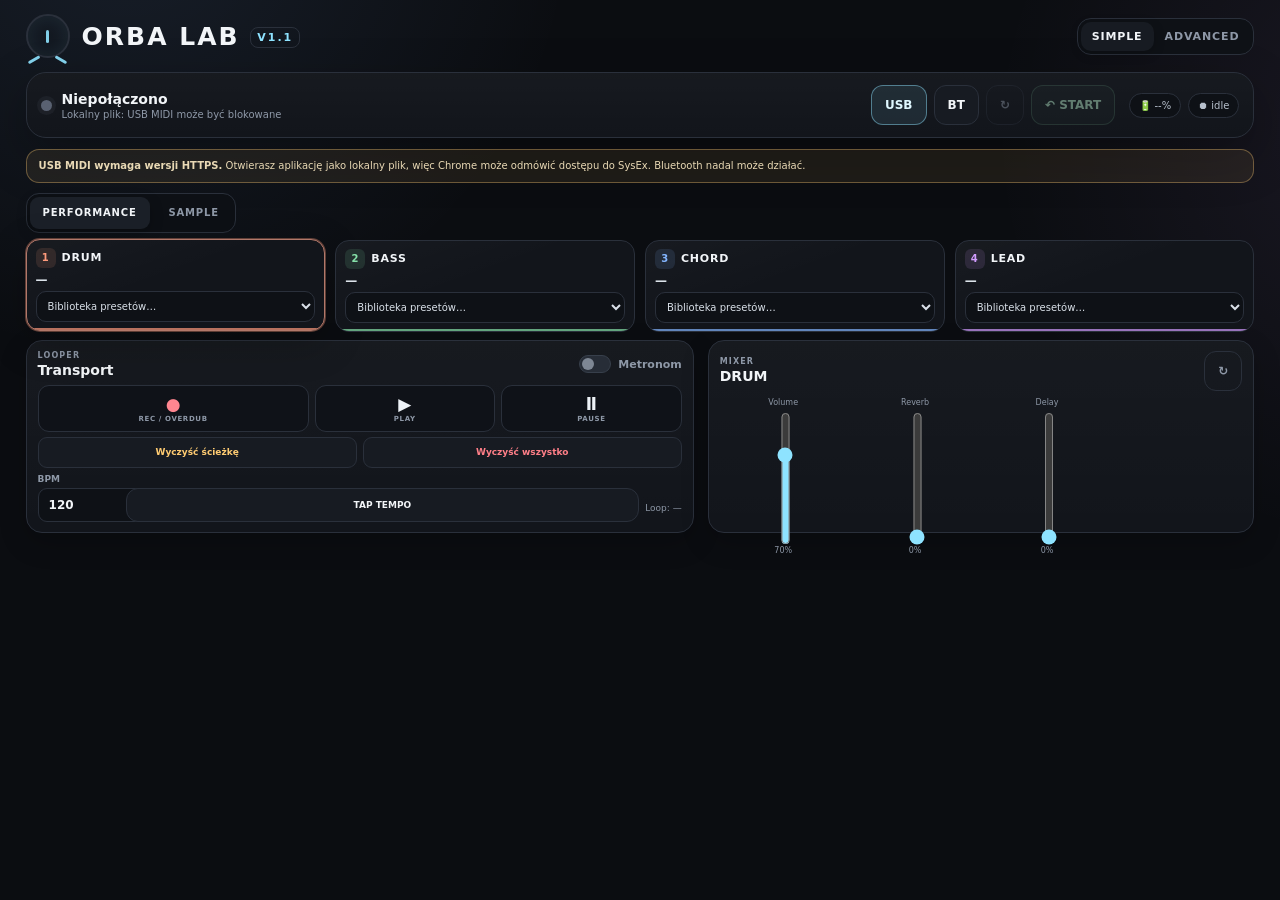
==== index.html @ 513cc782 "Publish prepared Orba Lab V1.1" ====
<!doctype html>
<html lang="pl">
<head>
  <meta charset="utf-8" />
  <meta name="viewport" content="width=device-width,initial-scale=1,viewport-fit=cover" />
  <meta name="theme-color" content="#101216" />
  <title>Orba Lab V1.1</title>
  <link rel="manifest" href="manifest.webmanifest" />
  <link rel="icon" href="icon.svg" type="image/svg+xml" />
  <link rel="stylesheet" href="styles.css" />
</head>
<body class="simple">
  <div class="app-shell">
    <header class="topbar">
      <div class="brand-wrap">
        <div class="orb-mark" aria-hidden="true"><span></span></div>
        <div>
          <div class="brand">ORBA LAB <span class="version">V1.1</span></div>
          <div class="subtitle">unofficial control surface · Orba 2</div>
        </div>
      </div>
      <div class="top-actions">
        <div class="mode-toggle" role="group" aria-label="Tryb interfejsu">
          <button class="mode-btn active" data-mode="simple">SIMPLE</button>
          <button class="mode-btn" data-mode="advanced">ADVANCED</button>
        </div>
      </div>
    </header>

    <section class="connection-strip panel">
      <div class="connection-left">
        <div class="status-dot" id="statusDot"></div>
        <div>
          <div class="connection-status" id="connectionStatus">Niepołączono</div>
          <div class="connection-detail" id="connectionDetail">Chrome/Chromium + HTTPS wymagane dla pełnej obsługi</div>
        </div>
      </div>
      <div class="connection-buttons">
        <button class="btn primary" id="usbConnect">USB</button>
        <button class="btn" id="bleConnect">BT</button>
        <button class="btn ghost" id="refreshState" disabled title="Odczytaj ponownie stan Orby">↻</button>
        <button class="btn restore-btn" id="restoreBaselineBtn" disabled title="Przywróć ustawienia z chwili połączenia">↶ START</button>
      </div>
      <div class="device-badges">
        <span class="badge" id="batteryBadge">🔋 ?</span>
        <span class="badge" id="transportBadge">⏹ idle</span>
        <span class="badge context-badge" id="secureBadge">context?</span>
      </div>
    </section>

    <div class="context-warning" id="contextWarning" hidden>
      <b>USB MIDI wymaga wersji HTTPS.</b> Otwierasz aplikację jako lokalny plik, więc Chrome może odmówić dostępu do SysEx. Bluetooth nadal może działać.
    </div>

    <nav class="view-tabs" aria-label="Widok aplikacji">
      <button class="view-tab active" data-view-target="performance">PERFORMANCE</button>
      <button class="view-tab" data-view-target="sample">SAMPLE</button>
    </nav>

    <main>
      <div class="view-pane performance-view active" data-view="performance">
      <section class="parts-grid" id="partsGrid">
        <article class="part-card drum" data-part="drum">
          <div class="part-head"><span class="part-num">1</span><span>DRUM</span></div>
          <div class="preset-name" data-preset-current="drum">—</div>
          <select class="preset-select" data-preset-select="drum" aria-label="Preset Drum"><option>Biblioteka presetów…</option></select>
          <div class="part-mini"><span data-part-vol="drum">Vol --</span><span data-part-rev="drum">Rev --</span><span data-part-del="drum">Del --</span></div>
        </article>
        <article class="part-card bass" data-part="bass">
          <div class="part-head"><span class="part-num">2</span><span>BASS</span></div>
          <div class="preset-name" data-preset-current="bass">—</div>
          <select class="preset-select" data-preset-select="bass" aria-label="Preset Bass"><option>Biblioteka presetów…</option></select>
          <div class="part-mini"><span data-part-vol="bass">Vol --</span><span data-part-rev="bass">Rev --</span><span data-part-del="bass">Del --</span></div>
        </article>
        <article class="part-card chord" data-part="chord">
          <div class="part-head"><span class="part-num">3</span><span>CHORD</span></div>
          <div class="preset-name" data-preset-current="chord">—</div>
          <select class="preset-select" data-preset-select="chord" aria-label="Preset Chord"><option>Biblioteka presetów…</option></select>
          <div class="part-mini"><span data-part-vol="chord">Vol --</span><span data-part-rev="chord">Rev --</span><span data-part-del="chord">Del --</span></div>
        </article>
        <article class="part-card lead" data-part="lead">
          <div class="part-head"><span class="part-num">4</span><span>LEAD</span></div>
          <div class="preset-name" data-preset-current="lead">—</div>
          <select class="preset-select" data-preset-select="lead" aria-label="Preset Lead"><option>Biblioteka presetów…</option></select>
          <div class="part-mini"><span data-part-vol="lead">Vol --</span><span data-part-rev="lead">Rev --</span><span data-part-del="lead">Del --</span></div>
        </article>
      </section>

      <section class="work-grid">
        <article class="panel transport-panel">
          <div class="panel-title-row">
            <div><div class="eyebrow">LOOPER</div><h2>Transport</h2></div>
            <label class="toggle-inline"><input type="checkbox" id="metronomeToggle"><span></span><b>Metronom</b></label>
          </div>
          <div class="transport-row">
            <button class="transport-btn rec" id="recordBtn">●<span>REC / OVERDUB</span></button>
            <button class="transport-btn" id="playBtn">▶<span>PLAY</span></button>
            <button class="transport-btn" id="pauseBtn">Ⅱ<span>PAUSE</span></button>
          </div>
          <div class="transport-row secondary">
            <button class="btn warn" id="clearTrackBtn">Wyczyść ścieżkę</button>
            <button class="btn danger" id="clearAllBtn">Wyczyść wszystko</button>
          </div>
          <div class="tempo-row">
            <div class="tempo-box">
              <label>BPM</label>
              <input id="bpmInput" type="number" min="10" max="400" step="0.01" value="120" />
            </div>
            <button class="btn" id="tapTempoBtn">TAP TEMPO</button>
            <div class="loop-flag" id="loopFlag">Loop: —</div>
          </div>
        </article>

        <article class="panel mixer-panel">
          <div class="panel-title-row">
            <div><div class="eyebrow">MIXER</div><h2 id="mixerTitle">DRUM</h2></div>
            <button class="btn ghost" id="mixerRefresh">↻</button>
          </div>
          <div class="faders">
            <label class="fader"><span>Volume</span><input id="volSlider" type="range" min="0" max="100" value="70"><output id="volOut">70%</output></label>
            <label class="fader advanced-only"><span>Pan</span><input id="panSlider" type="range" min="0" max="100" value="50"><output id="panOut">50%</output></label>
            <label class="fader"><span>Reverb</span><input id="revSlider" type="range" min="0" max="100" value="0"><output id="revOut">0%</output></label>
            <label class="fader"><span>Delay</span><input id="delSlider" type="range" min="0" max="100" value="0"><output id="delOut">0%</output></label>
          </div>
        </article>
      </section>
      </div>

      <div class="view-pane sample-view" data-view="sample">
      <section class="panel sample-panel">
        <div class="panel-title-row">
          <div><div class="eyebrow">SAMPLE WORKBENCH</div><h2>Nagraj lub dodaj własny dźwięk</h2></div>
          <span class="tag beta">LOCAL V1</span>
        </div>
        <p class="muted small">V1 nagrywa/importuje, przycina, normalizuje i zapisuje sample lokalnie. Bezpośredni transfer do Orby jest przygotowany w UI, ale pozostaje zablokowany do czasu bezpiecznego odtworzenia protokołu plikowego.</p>
        <div class="sample-actions">
          <button class="btn primary" id="micRecordBtn">🎙 Nagraj z telefonu</button>
          <label class="btn file-btn">＋ Dodaj plik<input id="audioFileInput" type="file" accept="audio/*" hidden></label>
          <button class="btn ghost" id="sampleClearBtn">Wyczyść edytor</button>
        </div>
        <div class="sample-editor" id="sampleEditor">
          <div class="wave-wrap">
            <canvas id="waveCanvas" width="1200" height="260"></canvas>
            <div class="selection-info" id="selectionInfo">Brak próbki</div>
          </div>
          <div class="sample-controls">
            <div class="duration-pills" id="durationPills">
              <button data-sec="1">1 s</button><button data-sec="3">3 s</button><button data-sec="5" class="active">5 s</button><button data-sec="10">10 s</button><button data-sec="20">20 s</button>
            </div>
            <label class="wide-control"><span>Początek fragmentu</span><input id="sampleStartSlider" type="range" min="0" max="0" step="0.01" value="0"></label>
            <label class="wide-control advanced-only"><span>Normalize</span><input id="normalizeToggle" type="checkbox" checked></label>
            <div class="sample-meta">
              <input id="sampleNameInput" type="text" maxlength="50" placeholder="Nazwa sampla" />
              <select id="sampleTarget"><option value="drum">Drum</option><option value="bass">Bass</option><option value="chord">Chord</option><option value="lead">Lead</option></select>
              <select id="sampleSlot" class="advanced-only"><option value="1">Slot 1</option><option value="2">Slot 2</option><option value="3">Slot 3</option><option value="4">Slot 4</option><option value="5">Slot 5</option><option value="6">Slot 6</option><option value="7">Slot 7</option><option value="8">Slot 8</option><option value="9">Slot 9</option><option value="10">Slot 10</option><option value="11">Slot 11</option><option value="12">Slot 12</option></select>
            </div>
            <div class="sample-actions bottom">
              <button class="btn" id="samplePreviewBtn" disabled>▶ Odsłuch</button>
              <button class="btn" id="sampleSaveBtn" disabled>💾 Zapisz lokalnie</button>
              <button class="btn" id="sampleDownloadBtn" disabled>↓ WAV</button>
              <button class="btn locked" id="sampleSendBtn" disabled>⇧ Wyślij do Orby <span>V2</span></button>
            </div>
          </div>
        </div>
        <div class="sample-library-wrap">
          <div class="subhead"><h3>Moje sample</h3><span id="sampleCount">0</span></div>
          <div id="sampleLibrary" class="sample-library"><div class="empty">Jeszcze nic tu nie ma.</div></div>
        </div>
      </section>
      </div>

      <section class="advanced-zone advanced-only">
        <article class="panel">
          <div class="panel-title-row"><div><div class="eyebrow">DEVICE</div><h2>Ustawienia Orby</h2></div><span class="tag">ADVANCED</span></div>
          <div class="settings-grid">
            <label class="switch-row"><span>Haptics / wibracje</span><input type="checkbox" id="hapticsToggle"><i></i></label>
            <label class="field-row"><span>MIDI mode</span><select id="midiModeSelect"><option value="0">Per-part</option><option value="1">MPE</option><option value="2">Single channel</option></select></label>
            <label class="field-row"><span>Pitch bend</span><select id="pitchBendSelect"><option value="0">0%</option><option value="12">25%</option><option value="24">75%</option><option value="48">100%</option></select></label>
            <label class="field-row"><span>Tonacja</span><select id="keySelect"></select></label>
            <label class="field-row"><span>Skala</span><select id="scaleSelect"></select></label>
            <label class="field-row"><span>Kwantyzacja aktywnej części</span><select id="quantSelect"><option value="0">Off</option><option value="1">Grid</option><option value="2">Groove</option></select></label>
            <div class="baseline-box">
              <span id="baselineStatus">Punkt startowy: brak</span>
              <button class="btn ghost" id="saveBaselineBtn">Zapisz stan teraz</button>
            </div>
          </div>
        </article>

        <article class="panel">
          <div class="panel-title-row"><div><div class="eyebrow">PRESET LIBRARY</div><h2>Biblioteka brzmień</h2></div><span class="tag" id="presetLibraryStatus">loading…</span></div>
          <p class="muted small">Aplikacja próbuje pobrać publiczną bibliotekę nazw presetów Orba Console. Jeśli to się nie uda, możesz wskazać lokalny plik <code>orba-library.json</code>.</p>
          <div class="inline-actions">
            <button class="btn" id="reloadPresetLibrary">Pobierz ponownie</button>
            <label class="btn file-btn">Import JSON<input id="presetLibraryInput" type="file" accept="application/json,.json" hidden></label>
          </div>
        </article>

        <article class="panel diagnostics-panel">
          <div class="panel-title-row"><div><div class="eyebrow">DIAGNOSTICS</div><h2>Log komunikacji</h2></div><button class="btn ghost" id="clearLog">Wyczyść</button></div>
          <pre id="logBox"></pre>
        </article>
      </section>
    </main>

    <footer>
      <span>Orba Lab V1.1 · nieoficjalny projekt interoperacyjny</span>
      <span>Nie zmienia firmware. Nie wykonuje skanowania nieznanych rejestrów.</span>
    </footer>
  </div>

  <div class="toast" id="toast"></div>
  <script type="module" src="app.js"></script>
</body>
</html>
---- styles.css ----
:root{
  --bg:#0b0d11;
  --panel:#12151b;
  --panel2:#171b22;
  --line:#2a303b;
  --text:#f2f5f8;
  --muted:#8e98a7;
  --accent:#8ee3ff;
  --accent2:#9ef2c1;
  --warn:#ffcc72;
  --danger:#ff7f88;
  --drum:#ff9b7c;
  --bass:#86e1a9;
  --chord:#84b6ff;
  --lead:#d29cff;
  --shadow:0 18px 50px rgba(0,0,0,.28);
  --radius:20px;
}
*{box-sizing:border-box}
html{background:var(--bg);color-scheme:dark}
body{margin:0;background:
  radial-gradient(circle at 10% -10%,rgba(132,182,255,.10),transparent 28rem),
  radial-gradient(circle at 110% 15%,rgba(210,156,255,.08),transparent 26rem),
  var(--bg);color:var(--text);font-family:Inter,ui-sans-serif,system-ui,-apple-system,BlinkMacSystemFont,"Segoe UI",sans-serif;min-height:100vh}
button,input,select{font:inherit}
button{cursor:pointer}
button:disabled{cursor:not-allowed;opacity:.45}
.app-shell{width:min(1440px,100%);margin:auto;padding:max(14px,env(safe-area-inset-top)) clamp(12px,2vw,28px) max(26px,env(safe-area-inset-bottom))}
.topbar{display:flex;align-items:center;justify-content:space-between;gap:16px;margin-bottom:14px}
.brand-wrap{display:flex;align-items:center;gap:12px;min-width:0}
.orb-mark{width:44px;height:44px;border-radius:50%;border:2px solid var(--line);display:grid;place-items:center;box-shadow:inset 0 0 18px rgba(142,227,255,.08)}
.orb-mark:before,.orb-mark:after,.orb-mark span{content:"";position:absolute;width:3px;height:13px;background:var(--accent);border-radius:6px;transform-origin:50% 22px;opacity:.9}
.orb-mark{position:relative}.orb-mark:after{transform:rotate(120deg)}.orb-mark span{transform:rotate(240deg)}
.brand{font-size:clamp(18px,2.4vw,25px);font-weight:800;letter-spacing:.08em;white-space:nowrap}
.version{font-size:11px;border:1px solid var(--line);padding:3px 6px;border-radius:8px;color:var(--accent);vertical-align:middle}
.subtitle{font-size:11px;color:var(--muted);margin-top:2px;white-space:nowrap;overflow:hidden;text-overflow:ellipsis}
.mode-toggle{display:flex;border:1px solid var(--line);background:#0e1116;border-radius:14px;padding:3px}
.mode-btn{border:0;background:transparent;color:var(--muted);padding:8px 11px;border-radius:10px;font-size:11px;font-weight:800;letter-spacing:.08em}
.mode-btn.active{background:var(--panel2);color:var(--text);box-shadow:0 3px 12px rgba(0,0,0,.2)}
.panel{background:linear-gradient(180deg,rgba(255,255,255,.018),transparent),var(--panel);border:1px solid var(--line);border-radius:var(--radius);box-shadow:var(--shadow)}
.connection-strip{display:grid;grid-template-columns:minmax(200px,1fr) auto auto;align-items:center;gap:14px;padding:12px 14px;margin-bottom:14px}
.connection-left{display:flex;align-items:center;gap:10px;min-width:0}.status-dot{width:11px;height:11px;border-radius:50%;background:#596171;box-shadow:0 0 0 4px rgba(89,97,113,.12)}.status-dot.online{background:var(--accent2);box-shadow:0 0 0 4px rgba(158,242,193,.12)}
.connection-status{font-size:14px;font-weight:800}.connection-detail{color:var(--muted);font-size:10px;margin-top:2px;max-width:520px;white-space:nowrap;overflow:hidden;text-overflow:ellipsis}
.connection-buttons,.device-badges,.inline-actions,.sample-actions{display:flex;gap:7px;align-items:center;flex-wrap:wrap}
.btn{border:1px solid var(--line);background:var(--panel2);color:var(--text);min-height:40px;padding:0 13px;border-radius:12px;font-weight:700;font-size:12px;transition:.16s ease}.btn:hover{border-color:#465061;transform:translateY(-1px)}.btn.primary{border-color:rgba(142,227,255,.45);background:rgba(142,227,255,.10);color:#dff8ff}.btn.ghost{background:transparent;color:var(--muted)}.btn.warn{color:var(--warn)}.btn.danger{color:var(--danger)}.btn.locked{border-style:dashed;color:var(--muted)}.btn.locked span{font-size:9px;margin-left:5px;border:1px solid var(--line);padding:2px 5px;border-radius:6px}
.badge,.tag{display:inline-flex;align-items:center;gap:5px;border:1px solid var(--line);background:#0e1116;color:#b7c0cc;border-radius:999px;padding:6px 9px;font-size:10px;white-space:nowrap}.tag.beta{color:var(--warn)}
.parts-grid{display:grid;grid-template-columns:repeat(4,minmax(0,1fr));gap:10px;margin-bottom:14px}
.part-card{position:relative;padding:13px;border-radius:18px;border:1px solid var(--line);background:linear-gradient(160deg,rgba(255,255,255,.025),transparent 45%),var(--panel);min-width:0;transition:.16s ease;overflow:hidden}.part-card:before{content:"";position:absolute;inset:auto 0 0;height:2px;background:var(--part);opacity:.7}.part-card.active{border-color:color-mix(in srgb,var(--part) 60%,#3b4350);box-shadow:0 0 0 1px color-mix(in srgb,var(--part) 35%,transparent),0 12px 40px rgba(0,0,0,.22);transform:translateY(-1px)}.part-card.drum{--part:var(--drum)}.part-card.bass{--part:var(--bass)}.part-card.chord{--part:var(--chord)}.part-card.lead{--part:var(--lead)}
.part-head{display:flex;align-items:center;gap:8px;font-size:13px;font-weight:900;letter-spacing:.07em}.part-num{display:grid;place-items:center;width:24px;height:24px;border-radius:8px;background:color-mix(in srgb,var(--part) 12%,transparent);color:var(--part)}.preset-name{font-size:18px;font-weight:800;margin:11px 0 8px;white-space:nowrap;overflow:hidden;text-overflow:ellipsis}.preset-select{width:100%;height:36px;border:1px solid var(--line);border-radius:10px;background:#0e1116;color:#d9e0e8;padding:0 9px;font-size:11px}.part-mini{display:flex;gap:9px;color:var(--muted);font-size:9px;margin-top:8px;white-space:nowrap;overflow:hidden}
.work-grid{display:grid;grid-template-columns:1.1fr .9fr;gap:14px;margin-bottom:14px}.transport-panel,.mixer-panel,.sample-panel,.advanced-zone>.panel{padding:16px}.panel-title-row{display:flex;justify-content:space-between;align-items:center;gap:12px;margin-bottom:12px}.eyebrow{font-size:9px;color:var(--muted);letter-spacing:.14em;font-weight:800}.panel h2{margin:2px 0 0;font-size:18px}.panel h3{margin:0;font-size:14px}.muted{color:var(--muted)}.small{font-size:11px;line-height:1.45}.subhead{display:flex;justify-content:space-between;align-items:center;margin:17px 0 8px}.subhead span{color:var(--muted);font-size:11px}
.toggle-inline{display:flex;align-items:center;gap:7px;font-size:11px;color:var(--muted)}.toggle-inline input{display:none}.toggle-inline span,.switch-row i{width:32px;height:18px;background:#272d37;border-radius:999px;position:relative;border:1px solid #373f4b}.toggle-inline span:after,.switch-row i:after{content:"";position:absolute;width:12px;height:12px;border-radius:50%;background:#7e8794;left:2px;top:2px;transition:.15s}.toggle-inline input:checked+span:after,.switch-row input:checked+i:after{left:16px;background:var(--accent2)}
.transport-row{display:grid;grid-template-columns:1.5fr 1fr 1fr;gap:8px}.transport-row.secondary{grid-template-columns:1fr 1fr;margin-top:8px}.transport-btn{min-height:62px;border:1px solid var(--line);background:#0f1218;color:#edf2f7;border-radius:14px;font-size:20px;font-weight:900}.transport-btn span{display:block;font-size:9px;letter-spacing:.09em;margin-top:3px;color:var(--muted)}.transport-btn.rec{color:#ff8690}.transport-btn.active{box-shadow:inset 0 0 0 1px rgba(255,255,255,.08);background:#1a1e26}
.tempo-row{display:grid;grid-template-columns:120px auto 1fr;gap:8px;margin-top:10px;align-items:end}.tempo-box{display:grid;gap:4px}.tempo-box label{font-size:9px;color:var(--muted);font-weight:800}.tempo-box input{height:40px;border:1px solid var(--line);background:#0e1116;color:var(--text);border-radius:11px;padding:0 10px;font-weight:800}.loop-flag{justify-self:end;color:var(--muted);font-size:11px;padding-bottom:11px}
.faders{display:grid;grid-template-columns:repeat(4,1fr);gap:10px;height:calc(100% - 44px);min-height:145px}.fader{display:grid;grid-template-rows:auto 1fr auto;gap:7px;text-align:center;min-width:0}.fader span,.fader output{font-size:10px;color:var(--muted)}.fader input[type=range]{writing-mode:vertical-lr;direction:rtl;width:100%;height:100%;min-height:100px;accent-color:var(--accent)}
.sample-panel{margin-bottom:14px}.sample-actions{margin:12px 0}.file-btn{position:relative}.wave-wrap{position:relative;background:#0c0f14;border:1px solid var(--line);border-radius:16px;overflow:hidden;min-height:180px}.wave-wrap canvas{display:block;width:100%;height:clamp(180px,25vw,260px);touch-action:none}.selection-info{position:absolute;left:10px;top:10px;background:rgba(10,12,16,.78);border:1px solid rgba(255,255,255,.09);border-radius:9px;padding:6px 8px;font-size:10px;color:#ccd3dc;backdrop-filter:blur(8px)}
.sample-controls{display:grid;gap:10px;margin-top:10px}.duration-pills{display:flex;gap:6px;flex-wrap:wrap}.duration-pills button{border:1px solid var(--line);background:#0e1116;color:var(--muted);height:32px;padding:0 11px;border-radius:10px;font-size:11px}.duration-pills button.active{color:var(--text);border-color:#566171;background:#1b2028}.wide-control{display:grid;grid-template-columns:140px 1fr auto;align-items:center;gap:10px;font-size:11px;color:var(--muted)}.wide-control input[type=range]{width:100%;accent-color:var(--accent)}.sample-meta{display:grid;grid-template-columns:1.5fr .7fr .7fr;gap:8px}.sample-meta input,.sample-meta select,.field-row select{height:40px;border:1px solid var(--line);background:#0e1116;color:var(--text);border-radius:11px;padding:0 10px}.sample-actions.bottom{margin:0}.sample-library{display:grid;grid-template-columns:repeat(3,minmax(0,1fr));gap:8px}.sample-item{border:1px solid var(--line);background:#0f1218;border-radius:13px;padding:10px;display:grid;gap:8px}.sample-item-top{display:flex;align-items:flex-start;justify-content:space-between;gap:8px}.sample-item-name{font-size:12px;font-weight:800;white-space:nowrap;overflow:hidden;text-overflow:ellipsis}.sample-item-meta{font-size:9px;color:var(--muted)}.sample-item-actions{display:flex;gap:5px}.sample-item-actions button{flex:1;height:30px;border:1px solid var(--line);border-radius:9px;background:#171b22;color:#dce2e8;font-size:10px}.empty{grid-column:1/-1;border:1px dashed var(--line);color:var(--muted);border-radius:13px;padding:18px;text-align:center;font-size:11px}
.advanced-zone{display:grid;grid-template-columns:1.2fr .8fr;gap:14px;margin-bottom:14px}.diagnostics-panel{grid-column:1/-1}.settings-grid{display:grid;grid-template-columns:repeat(3,1fr);gap:8px}.switch-row,.field-row{min-height:46px;border:1px solid var(--line);background:#0f1218;border-radius:12px;padding:0 11px;display:flex;align-items:center;justify-content:space-between;gap:10px;font-size:11px}.switch-row input{display:none}.field-row select{height:32px;max-width:55%;font-size:10px}.diagnostics-panel pre{margin:0;background:#080a0d;border:1px solid var(--line);border-radius:12px;min-height:180px;max-height:320px;overflow:auto;padding:10px;font-size:9px;line-height:1.5;color:#9eabb9;white-space:pre-wrap;word-break:break-word}
footer{display:flex;justify-content:space-between;gap:12px;color:#626b77;font-size:9px;padding:8px 4px 0}.toast{position:fixed;left:50%;bottom:max(20px,env(safe-area-inset-bottom));transform:translate(-50%,20px);background:#181d25;border:1px solid #343d49;border-radius:12px;padding:10px 14px;color:#eef3f7;font-size:11px;opacity:0;pointer-events:none;transition:.2s;z-index:20;box-shadow:var(--shadow)}.toast.show{opacity:1;transform:translate(-50%,0)}
body.simple .advanced-only, body.simple .advanced-zone{display:none!important}
code{font-family:ui-monospace,SFMono-Regular,Menlo,monospace;color:#cbd9e6}
@media(max-width:900px){.connection-strip{grid-template-columns:1fr auto}.device-badges{grid-column:1/-1}.parts-grid{grid-template-columns:repeat(2,minmax(0,1fr))}.work-grid{grid-template-columns:1fr}.faders{min-height:170px}.advanced-zone{grid-template-columns:1fr}.sample-library{grid-template-columns:repeat(2,minmax(0,1fr))}}
@media(max-width:560px){.app-shell{padding-left:10px;padding-right:10px}.topbar{align-items:flex-start}.subtitle{max-width:180px}.connection-strip{grid-template-columns:1fr}.connection-buttons,.device-badges{grid-column:auto}.connection-buttons .btn{flex:1}.parts-grid{gap:7px}.part-card{padding:10px}.preset-name{font-size:15px}.part-mini{gap:5px;font-size:8px}.transport-row{grid-template-columns:1.4fr 1fr 1fr}.transport-btn{min-height:56px}.tempo-row{grid-template-columns:95px 1fr}.loop-flag{grid-column:1/-1;justify-self:start;padding:0}.sample-meta{grid-template-columns:1fr 1fr}.sample-meta input{grid-column:1/-1}.sample-library{grid-template-columns:1fr}.settings-grid{grid-template-columns:1fr}.wide-control{grid-template-columns:1fr}.faders{grid-template-columns:repeat(3,1fr)}footer{flex-direction:column}.top-actions{align-self:center}}

/* --- V1.1 compact console layout --- */
.view-tabs{display:flex;gap:6px;margin:0 0 10px;padding:3px;border:1px solid var(--line);background:#0d1015;border-radius:13px;width:max-content}
.view-tab{height:32px;border:0;border-radius:9px;background:transparent;color:var(--muted);padding:0 13px;font-size:10px;font-weight:900;letter-spacing:.08em}
.view-tab.active{background:#1b2028;color:var(--text);box-shadow:0 4px 14px rgba(0,0,0,.22)}
.view-pane{display:none}.view-pane.active{display:block}
.context-warning{border:1px solid rgba(255,204,114,.35);background:rgba(255,204,114,.08);color:#e9d9b5;border-radius:13px;padding:9px 12px;margin:-3px 0 10px;font-size:10px;line-height:1.35}
.restore-btn{color:#bff7d5;border-color:rgba(158,242,193,.26)!important;background:rgba(158,242,193,.06)!important}
.baseline-box{grid-column:1/-1;display:flex;align-items:center;justify-content:space-between;gap:8px;min-height:46px;border:1px dashed var(--line);border-radius:12px;padding:6px 8px 6px 12px;color:var(--muted);font-size:10px}

body.simple .context-badge{display:none}
body.simple .subtitle{display:none}
body.simple .view-tabs{margin-bottom:7px}
body.simple .sample-panel{margin-bottom:0}
body.simple .performance-view .parts-grid{margin-bottom:8px}
body.simple .performance-view .work-grid{margin-bottom:0}
body.simple .performance-view .panel{box-shadow:0 10px 28px rgba(0,0,0,.20)}
body.simple .performance-view .part-mini{display:none}
body.simple .performance-view .preset-name{font-size:12px;margin:5px 0 4px;color:#dce3ea}
body.simple .performance-view .preset-select{height:31px;font-size:10px;padding:0 7px}
body.simple .performance-view .part-card{padding:8px 9px;border-radius:14px}
body.simple .performance-view .part-head{font-size:11px;gap:6px}
body.simple .performance-view .part-num{width:20px;height:20px;border-radius:6px;font-size:10px}
body.simple .transport-panel,body.simple .mixer-panel{padding:10px 11px;border-radius:16px}
body.simple .panel-title-row{margin-bottom:7px}
body.simple .panel h2{font-size:14px}
body.simple .eyebrow{font-size:8px}
body.simple .transport-btn{min-height:47px;border-radius:11px;font-size:17px}
body.simple .transport-btn span{font-size:7px;margin-top:1px}
body.simple .transport-row{gap:6px}
body.simple .transport-row.secondary{margin-top:5px;gap:6px}
body.simple .transport-row.secondary .btn{min-height:31px;font-size:9px;border-radius:9px}
body.simple .tempo-row{margin-top:6px;gap:6px;grid-template-columns:82px 1fr auto}
body.simple .tempo-box input{height:34px;border-radius:9px;font-size:12px}
body.simple #tapTempoBtn{min-height:34px;font-size:9px}
body.simple .loop-flag{font-size:9px;padding-bottom:9px}
body.simple .faders{min-height:92px;height:92px;gap:5px}
body.simple .fader{gap:3px}
body.simple .fader span,body.simple .fader output{font-size:8px}
body.simple .fader input[type=range]{min-height:65px}
body.simple footer{display:none}

@media(max-width:560px){
  body.simple{height:100dvh;overflow:hidden}
  body.simple .app-shell{height:100dvh;overflow:hidden;padding:max(7px,env(safe-area-inset-top)) 8px max(7px,env(safe-area-inset-bottom));display:flex;flex-direction:column}
  body.simple .topbar{min-height:38px;margin-bottom:6px;gap:8px;flex:0 0 auto}
  body.simple .brand-wrap{gap:8px}
  body.simple .orb-mark{width:30px;height:30px}
  body.simple .orb-mark:before,body.simple .orb-mark:after,body.simple .orb-mark span{height:9px;transform-origin:50% 15px}
  body.simple .orb-mark:after{transform:rotate(120deg)}body.simple .orb-mark span{transform:rotate(240deg)}
  body.simple .brand{font-size:15px}
  body.simple .version{font-size:8px;padding:2px 4px}
  body.simple .mode-toggle{border-radius:11px;padding:2px}
  body.simple .mode-btn{padding:6px 8px;font-size:9px;border-radius:8px}
  body.simple .connection-strip{grid-template-columns:minmax(0,1fr) auto;gap:6px;padding:7px 8px;margin-bottom:6px;border-radius:15px;box-shadow:none;flex:0 0 auto}
  body.simple .connection-status{font-size:11px}
  body.simple .connection-detail{font-size:8px;max-width:145px}
  body.simple .status-dot{width:8px;height:8px;box-shadow:0 0 0 3px rgba(89,97,113,.12)}
  body.simple .connection-buttons{gap:4px;flex-wrap:nowrap}
  body.simple .connection-buttons .btn{flex:0 0 auto;min-height:30px;padding:0 8px;border-radius:9px;font-size:9px}
  body.simple #restoreBaselineBtn{padding:0 7px}
  body.simple .device-badges{grid-column:1/-1;gap:4px;flex-wrap:nowrap}
  body.simple .badge{padding:3px 7px;font-size:8px}
  body.simple .context-warning{font-size:8px;margin:-1px 0 5px;padding:6px 8px}
  body.simple .view-tabs{height:31px;margin:0 0 6px;flex:0 0 auto}
  body.simple .view-tab{height:25px;padding:0 10px;font-size:8px}
  body.simple main{min-height:0;flex:1;overflow:hidden}
  body.simple .view-pane.active{height:100%;min-height:0}
  body.simple .performance-view{display:flex;flex-direction:column;gap:6px}
  body.simple .parts-grid{grid-template-columns:repeat(2,minmax(0,1fr));gap:5px;margin-bottom:0;flex:0 0 auto}
  body.simple .performance-view .part-card{min-height:72px;padding:6px 7px}
  body.simple .performance-view .preset-name{font-size:10px;margin:3px 0 3px}
  body.simple .performance-view .preset-select{height:27px;font-size:9px}
  body.simple .work-grid{display:grid;grid-template-columns:1fr;margin-bottom:0;gap:6px;min-height:0;flex:1}
  body.simple .transport-panel{min-height:0}
  body.simple .mixer-panel{min-height:0}
  body.simple .panel-title-row{margin-bottom:5px}
  body.simple .transport-btn{min-height:42px}
  body.simple .transport-row.secondary{display:none}
  body.simple .tempo-row{grid-template-columns:66px 1fr auto}
  body.simple .tempo-box label{display:none}
  body.simple .tempo-box input{height:29px;padding:0 7px}
  body.simple #tapTempoBtn{min-height:29px;padding:0 8px}
  body.simple .loop-flag{font-size:8px;padding-bottom:6px}
  body.simple .faders{height:76px;min-height:76px}
  body.simple .fader input[type=range]{min-height:52px}
  body.simple .sample-view{overflow:auto;padding-bottom:10px}
  body.simple .sample-panel{padding:10px;border-radius:15px}
  body.simple .sample-panel .small{font-size:9px}
  body.simple .wave-wrap{min-height:135px}
  body.simple .wave-wrap canvas{height:145px}
}
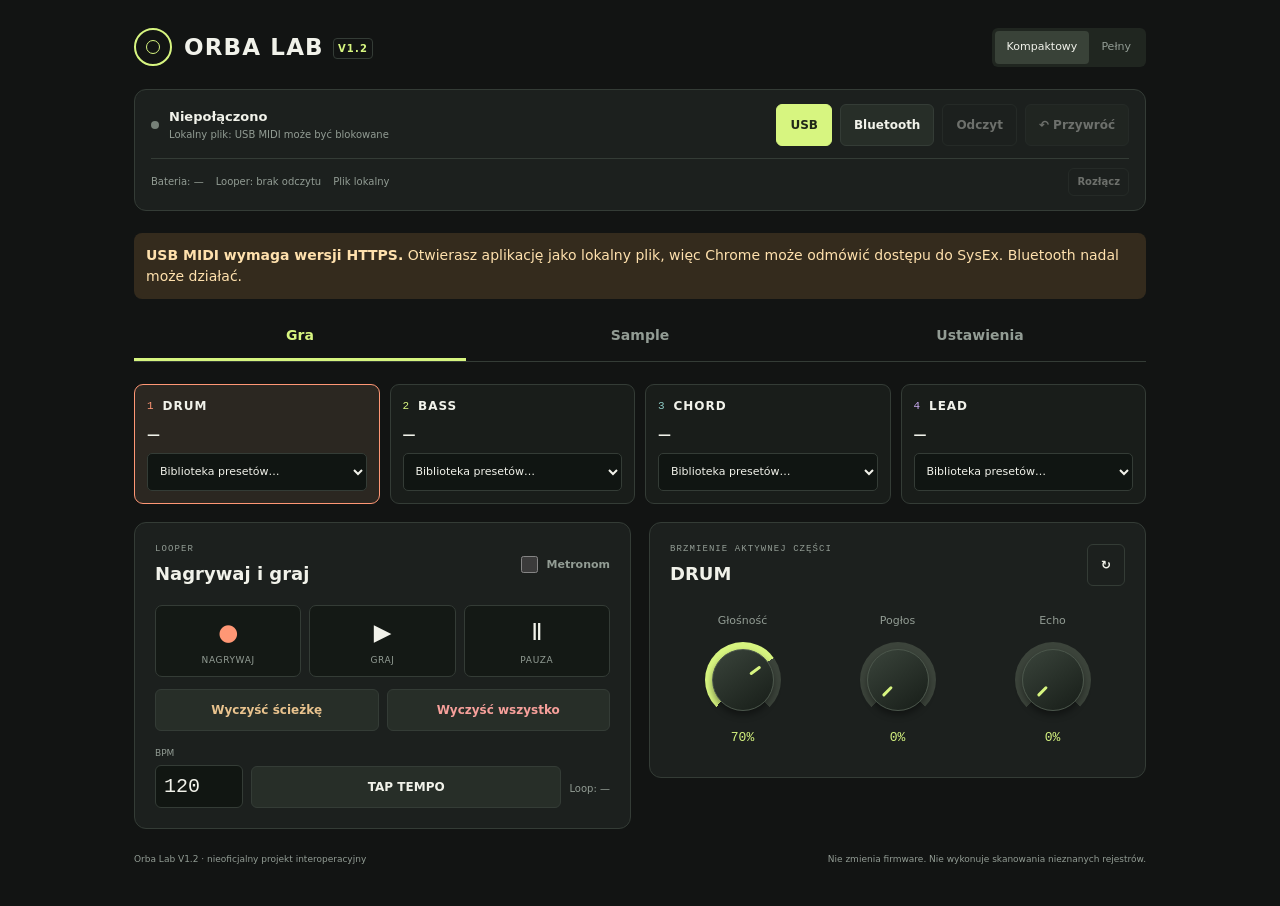
==== commit 7f2aa0ca: "Redesign Orba Lab V1.2 and stabilize connection diagnostics Replace the clipped mobile layout with t" ====
--- a/index.html
+++ b/index.html
@@ -4,10 +4,10 @@
   <meta charset="utf-8" />
   <meta name="viewport" content="width=device-width,initial-scale=1,viewport-fit=cover" />
   <meta name="theme-color" content="#101216" />
-  <title>Orba Lab V1.1</title>
+  <title>Orba Lab V1.2</title>
   <link rel="manifest" href="manifest.webmanifest" />
   <link rel="icon" href="icon.svg" type="image/svg+xml" />
-  <link rel="stylesheet" href="styles.css" />
+  <link rel="stylesheet" href="styles.css?v=1.2" />
 </head>
 <body class="simple">
   <div class="app-shell">
@@ -15,14 +15,14 @@
       <div class="brand-wrap">
         <div class="orb-mark" aria-hidden="true"><span></span></div>
         <div>
-          <div class="brand">ORBA LAB <span class="version">V1.1</span></div>
+          <div class="brand">ORBA LAB <span class="version">V1.2</span></div>
           <div class="subtitle">unofficial control surface · Orba 2</div>
         </div>
       </div>
       <div class="top-actions">
         <div class="mode-toggle" role="group" aria-label="Tryb interfejsu">
-          <button class="mode-btn active" data-mode="simple">SIMPLE</button>
-          <button class="mode-btn" data-mode="advanced">ADVANCED</button>
+          <button class="mode-btn active" data-mode="simple">Kompaktowy</button>
+          <button class="mode-btn" data-mode="advanced">Pełny</button>
         </div>
       </div>
     </header>
@@ -37,14 +37,14 @@
       </div>
       <div class="connection-buttons">
         <button class="btn primary" id="usbConnect">USB</button>
-        <button class="btn" id="bleConnect">BT</button>
-        <button class="btn ghost" id="refreshState" disabled title="Odczytaj ponownie stan Orby">↻</button>
-        <button class="btn restore-btn" id="restoreBaselineBtn" disabled title="Przywróć ustawienia z chwili połączenia">↶ START</button>
+        <button class="btn" id="bleConnect">Bluetooth</button>
+        <button class="btn ghost" id="refreshState" disabled title="Odczytaj ponownie stan Orby">Odczyt</button>
+        <button class="btn restore-btn" id="restoreBaselineBtn" disabled title="Przywróć ustawienia z chwili połączenia">↶ Przywróć</button>
       </div>
       <div class="device-badges">
         <span class="badge" id="batteryBadge">🔋 ?</span>
         <span class="badge" id="transportBadge">⏹ idle</span>
-        <span class="badge context-badge" id="secureBadge">context?</span>
+        <span class="badge context-badge" id="secureBadge">HTTPS</span><button class="btn ghost" id="disconnectBtn" disabled>Rozłącz</button>
       </div>
     </section>
 
@@ -53,8 +53,8 @@
     </div>
 
     <nav class="view-tabs" aria-label="Widok aplikacji">
-      <button class="view-tab active" data-view-target="performance">PERFORMANCE</button>
-      <button class="view-tab" data-view-target="sample">SAMPLE</button>
+      <button class="view-tab active" data-view-target="performance">Gra</button>
+      <button class="view-tab" data-view-target="sample">Sample</button><button class="view-tab" data-view-target="settings">Ustawienia</button>
     </nav>
 
     <main>
@@ -89,13 +89,13 @@
       <section class="work-grid">
         <article class="panel transport-panel">
           <div class="panel-title-row">
-            <div><div class="eyebrow">LOOPER</div><h2>Transport</h2></div>
+            <div><div class="eyebrow">LOOPER</div><h2>Nagrywaj i graj</h2></div>
             <label class="toggle-inline"><input type="checkbox" id="metronomeToggle"><span></span><b>Metronom</b></label>
           </div>
           <div class="transport-row">
-            <button class="transport-btn rec" id="recordBtn">●<span>REC / OVERDUB</span></button>
-            <button class="transport-btn" id="playBtn">▶<span>PLAY</span></button>
-            <button class="transport-btn" id="pauseBtn">Ⅱ<span>PAUSE</span></button>
+            <button class="transport-btn rec" id="recordBtn">●<span>NAGRYWAJ</span></button>
+            <button class="transport-btn" id="playBtn">▶<span>GRAJ</span></button>
+            <button class="transport-btn" id="pauseBtn">Ⅱ<span>PAUZA</span></button>
           </div>
           <div class="transport-row secondary">
             <button class="btn warn" id="clearTrackBtn">Wyczyść ścieżkę</button>
@@ -113,14 +113,14 @@
 
         <article class="panel mixer-panel">
           <div class="panel-title-row">
-            <div><div class="eyebrow">MIXER</div><h2 id="mixerTitle">DRUM</h2></div>
+            <div><div class="eyebrow">BRZMIENIE AKTYWNEJ CZĘŚCI</div><h2 id="mixerTitle">DRUM</h2></div>
             <button class="btn ghost" id="mixerRefresh">↻</button>
           </div>
           <div class="faders">
-            <label class="fader"><span>Volume</span><input id="volSlider" type="range" min="0" max="100" value="70"><output id="volOut">70%</output></label>
-            <label class="fader advanced-only"><span>Pan</span><input id="panSlider" type="range" min="0" max="100" value="50"><output id="panOut">50%</output></label>
-            <label class="fader"><span>Reverb</span><input id="revSlider" type="range" min="0" max="100" value="0"><output id="revOut">0%</output></label>
-            <label class="fader"><span>Delay</span><input id="delSlider" type="range" min="0" max="100" value="0"><output id="delOut">0%</output></label>
+            <label class="fader"><span>Głośność</span><span class="knob-shell"><input id="volSlider" type="range" min="0" max="100" value="70"><span class="knob-face" aria-hidden="true"><i></i></span></span><output id="volOut">70%</output></label>
+            <label class="fader advanced-only"><span>Panorama</span><span class="knob-shell"><input id="panSlider" type="range" min="0" max="100" value="50"><span class="knob-face" aria-hidden="true"><i></i></span></span><output id="panOut">50%</output></label>
+            <label class="fader"><span>Pogłos</span><span class="knob-shell"><input id="revSlider" type="range" min="0" max="100" value="0"><span class="knob-face" aria-hidden="true"><i></i></span></span><output id="revOut">0%</output></label>
+            <label class="fader"><span>Echo</span><span class="knob-shell"><input id="delSlider" type="range" min="0" max="100" value="0"><span class="knob-face" aria-hidden="true"><i></i></span></span><output id="delOut">0%</output></label>
           </div>
         </article>
       </section>
@@ -169,11 +169,11 @@
       </section>
       </div>
 
-      <section class="advanced-zone advanced-only">
+      <div class="view-pane settings-view" data-view="settings"><section class="advanced-zone">
         <article class="panel">
-          <div class="panel-title-row"><div><div class="eyebrow">DEVICE</div><h2>Ustawienia Orby</h2></div><span class="tag">ADVANCED</span></div>
-          <div class="settings-grid">
-            <label class="switch-row"><span>Haptics / wibracje</span><input type="checkbox" id="hapticsToggle"><i></i></label>
+          <div class="panel-title-row"><div><div class="eyebrow">DEVICE</div><h2>Ustawienia Orby</h2></div><span class="tag">Pełny</span></div>
+          <p class="muted small">Samo połączenie nie wysyła poleceń do Orby. Kliknij Odczyt, aby pobrać ustawienia. Zamknij inne aplikacje korzystające z Orby przed testem.</p><div class="settings-grid">
+            <div class="sound-help"><b>Dźwięk Orby</b><span id="speakerStatus">Stan głośnika: nieodczytany</span><button class="btn" id="enableSpeakerBtn" disabled>Włącz głośnik Orby</button><small>Zmienia ustawienie głośnika. Nie diagnozuje wszystkich przyczyn ciszy.</small></div><label class="switch-row"><span>Wibracje</span><input type="checkbox" id="hapticsToggle"><i></i></label>
             <label class="field-row"><span>MIDI mode</span><select id="midiModeSelect"><option value="0">Per-part</option><option value="1">MPE</option><option value="2">Single channel</option></select></label>
             <label class="field-row"><span>Pitch bend</span><select id="pitchBendSelect"><option value="0">0%</option><option value="12">25%</option><option value="24">75%</option><option value="48">100%</option></select></label>
             <label class="field-row"><span>Tonacja</span><select id="keySelect"></select></label>
@@ -196,19 +196,20 @@
         </article>
 
         <article class="panel diagnostics-panel">
-          <div class="panel-title-row"><div><div class="eyebrow">DIAGNOSTICS</div><h2>Log komunikacji</h2></div><button class="btn ghost" id="clearLog">Wyczyść</button></div>
+          <div class="panel-title-row"><div><div class="eyebrow">DIAGNOSTICS</div><h2>Log komunikacji</h2></div><div class="inline-actions"><button class="btn" id="downloadLog">Zapisz log</button><button class="btn ghost" id="clearLog">Wyczyść</button></div></div>
           <pre id="logBox"></pre>
         </article>
       </section>
+      </div>
     </main>
 
     <footer>
-      <span>Orba Lab V1.1 · nieoficjalny projekt interoperacyjny</span>
+      <span>Orba Lab V1.2 · nieoficjalny projekt interoperacyjny</span>
       <span>Nie zmienia firmware. Nie wykonuje skanowania nieznanych rejestrów.</span>
     </footer>
   </div>
 
   <div class="toast" id="toast"></div>
-  <script type="module" src="app.js"></script>
+  <script type="module" src="app.js?v=1.2"></script>
 </body>
 </html>
--- a/styles.css
+++ b/styles.css
@@ -1,154 +1,11 @@
-:root{
-  --bg:#0b0d11;
-  --panel:#12151b;
-  --panel2:#171b22;
-  --line:#2a303b;
-  --text:#f2f5f8;
-  --muted:#8e98a7;
-  --accent:#8ee3ff;
-  --accent2:#9ef2c1;
-  --warn:#ffcc72;
-  --danger:#ff7f88;
-  --drum:#ff9b7c;
-  --bass:#86e1a9;
-  --chord:#84b6ff;
-  --lead:#d29cff;
-  --shadow:0 18px 50px rgba(0,0,0,.28);
-  --radius:20px;
-}
-*{box-sizing:border-box}
-html{background:var(--bg);color-scheme:dark}
-body{margin:0;background:
-  radial-gradient(circle at 10% -10%,rgba(132,182,255,.10),transparent 28rem),
-  radial-gradient(circle at 110% 15%,rgba(210,156,255,.08),transparent 26rem),
-  var(--bg);color:var(--text);font-family:Inter,ui-sans-serif,system-ui,-apple-system,BlinkMacSystemFont,"Segoe UI",sans-serif;min-height:100vh}
-button,input,select{font:inherit}
-button{cursor:pointer}
-button:disabled{cursor:not-allowed;opacity:.45}
-.app-shell{width:min(1440px,100%);margin:auto;padding:max(14px,env(safe-area-inset-top)) clamp(12px,2vw,28px) max(26px,env(safe-area-inset-bottom))}
-.topbar{display:flex;align-items:center;justify-content:space-between;gap:16px;margin-bottom:14px}
-.brand-wrap{display:flex;align-items:center;gap:12px;min-width:0}
-.orb-mark{width:44px;height:44px;border-radius:50%;border:2px solid var(--line);display:grid;place-items:center;box-shadow:inset 0 0 18px rgba(142,227,255,.08)}
-.orb-mark:before,.orb-mark:after,.orb-mark span{content:"";position:absolute;width:3px;height:13px;background:var(--accent);border-radius:6px;transform-origin:50% 22px;opacity:.9}
-.orb-mark{position:relative}.orb-mark:after{transform:rotate(120deg)}.orb-mark span{transform:rotate(240deg)}
-.brand{font-size:clamp(18px,2.4vw,25px);font-weight:800;letter-spacing:.08em;white-space:nowrap}
-.version{font-size:11px;border:1px solid var(--line);padding:3px 6px;border-radius:8px;color:var(--accent);vertical-align:middle}
-.subtitle{font-size:11px;color:var(--muted);margin-top:2px;white-space:nowrap;overflow:hidden;text-overflow:ellipsis}
-.mode-toggle{display:flex;border:1px solid var(--line);background:#0e1116;border-radius:14px;padding:3px}
-.mode-btn{border:0;background:transparent;color:var(--muted);padding:8px 11px;border-radius:10px;font-size:11px;font-weight:800;letter-spacing:.08em}
-.mode-btn.active{background:var(--panel2);color:var(--text);box-shadow:0 3px 12px rgba(0,0,0,.2)}
-.panel{background:linear-gradient(180deg,rgba(255,255,255,.018),transparent),var(--panel);border:1px solid var(--line);border-radius:var(--radius);box-shadow:var(--shadow)}
-.connection-strip{display:grid;grid-template-columns:minmax(200px,1fr) auto auto;align-items:center;gap:14px;padding:12px 14px;margin-bottom:14px}
-.connection-left{display:flex;align-items:center;gap:10px;min-width:0}.status-dot{width:11px;height:11px;border-radius:50%;background:#596171;box-shadow:0 0 0 4px rgba(89,97,113,.12)}.status-dot.online{background:var(--accent2);box-shadow:0 0 0 4px rgba(158,242,193,.12)}
-.connection-status{font-size:14px;font-weight:800}.connection-detail{color:var(--muted);font-size:10px;margin-top:2px;max-width:520px;white-space:nowrap;overflow:hidden;text-overflow:ellipsis}
-.connection-buttons,.device-badges,.inline-actions,.sample-actions{display:flex;gap:7px;align-items:center;flex-wrap:wrap}
-.btn{border:1px solid var(--line);background:var(--panel2);color:var(--text);min-height:40px;padding:0 13px;border-radius:12px;font-weight:700;font-size:12px;transition:.16s ease}.btn:hover{border-color:#465061;transform:translateY(-1px)}.btn.primary{border-color:rgba(142,227,255,.45);background:rgba(142,227,255,.10);color:#dff8ff}.btn.ghost{background:transparent;color:var(--muted)}.btn.warn{color:var(--warn)}.btn.danger{color:var(--danger)}.btn.locked{border-style:dashed;color:var(--muted)}.btn.locked span{font-size:9px;margin-left:5px;border:1px solid var(--line);padding:2px 5px;border-radius:6px}
-.badge,.tag{display:inline-flex;align-items:center;gap:5px;border:1px solid var(--line);background:#0e1116;color:#b7c0cc;border-radius:999px;padding:6px 9px;font-size:10px;white-space:nowrap}.tag.beta{color:var(--warn)}
-.parts-grid{display:grid;grid-template-columns:repeat(4,minmax(0,1fr));gap:10px;margin-bottom:14px}
-.part-card{position:relative;padding:13px;border-radius:18px;border:1px solid var(--line);background:linear-gradient(160deg,rgba(255,255,255,.025),transparent 45%),var(--panel);min-width:0;transition:.16s ease;overflow:hidden}.part-card:before{content:"";position:absolute;inset:auto 0 0;height:2px;background:var(--part);opacity:.7}.part-card.active{border-color:color-mix(in srgb,var(--part) 60%,#3b4350);box-shadow:0 0 0 1px color-mix(in srgb,var(--part) 35%,transparent),0 12px 40px rgba(0,0,0,.22);transform:translateY(-1px)}.part-card.drum{--part:var(--drum)}.part-card.bass{--part:var(--bass)}.part-card.chord{--part:var(--chord)}.part-card.lead{--part:var(--lead)}
-.part-head{display:flex;align-items:center;gap:8px;font-size:13px;font-weight:900;letter-spacing:.07em}.part-num{display:grid;place-items:center;width:24px;height:24px;border-radius:8px;background:color-mix(in srgb,var(--part) 12%,transparent);color:var(--part)}.preset-name{font-size:18px;font-weight:800;margin:11px 0 8px;white-space:nowrap;overflow:hidden;text-overflow:ellipsis}.preset-select{width:100%;height:36px;border:1px solid var(--line);border-radius:10px;background:#0e1116;color:#d9e0e8;padding:0 9px;font-size:11px}.part-mini{display:flex;gap:9px;color:var(--muted);font-size:9px;margin-top:8px;white-space:nowrap;overflow:hidden}
-.work-grid{display:grid;grid-template-columns:1.1fr .9fr;gap:14px;margin-bottom:14px}.transport-panel,.mixer-panel,.sample-panel,.advanced-zone>.panel{padding:16px}.panel-title-row{display:flex;justify-content:space-between;align-items:center;gap:12px;margin-bottom:12px}.eyebrow{font-size:9px;color:var(--muted);letter-spacing:.14em;font-weight:800}.panel h2{margin:2px 0 0;font-size:18px}.panel h3{margin:0;font-size:14px}.muted{color:var(--muted)}.small{font-size:11px;line-height:1.45}.subhead{display:flex;justify-content:space-between;align-items:center;margin:17px 0 8px}.subhead span{color:var(--muted);font-size:11px}
-.toggle-inline{display:flex;align-items:center;gap:7px;font-size:11px;color:var(--muted)}.toggle-inline input{display:none}.toggle-inline span,.switch-row i{width:32px;height:18px;background:#272d37;border-radius:999px;position:relative;border:1px solid #373f4b}.toggle-inline span:after,.switch-row i:after{content:"";position:absolute;width:12px;height:12px;border-radius:50%;background:#7e8794;left:2px;top:2px;transition:.15s}.toggle-inline input:checked+span:after,.switch-row input:checked+i:after{left:16px;background:var(--accent2)}
-.transport-row{display:grid;grid-template-columns:1.5fr 1fr 1fr;gap:8px}.transport-row.secondary{grid-template-columns:1fr 1fr;margin-top:8px}.transport-btn{min-height:62px;border:1px solid var(--line);background:#0f1218;color:#edf2f7;border-radius:14px;font-size:20px;font-weight:900}.transport-btn span{display:block;font-size:9px;letter-spacing:.09em;margin-top:3px;color:var(--muted)}.transport-btn.rec{color:#ff8690}.transport-btn.active{box-shadow:inset 0 0 0 1px rgba(255,255,255,.08);background:#1a1e26}
-.tempo-row{display:grid;grid-template-columns:120px auto 1fr;gap:8px;margin-top:10px;align-items:end}.tempo-box{display:grid;gap:4px}.tempo-box label{font-size:9px;color:var(--muted);font-weight:800}.tempo-box input{height:40px;border:1px solid var(--line);background:#0e1116;color:var(--text);border-radius:11px;padding:0 10px;font-weight:800}.loop-flag{justify-self:end;color:var(--muted);font-size:11px;padding-bottom:11px}
-.faders{display:grid;grid-template-columns:repeat(4,1fr);gap:10px;height:calc(100% - 44px);min-height:145px}.fader{display:grid;grid-template-rows:auto 1fr auto;gap:7px;text-align:center;min-width:0}.fader span,.fader output{font-size:10px;color:var(--muted)}.fader input[type=range]{writing-mode:vertical-lr;direction:rtl;width:100%;height:100%;min-height:100px;accent-color:var(--accent)}
-.sample-panel{margin-bottom:14px}.sample-actions{margin:12px 0}.file-btn{position:relative}.wave-wrap{position:relative;background:#0c0f14;border:1px solid var(--line);border-radius:16px;overflow:hidden;min-height:180px}.wave-wrap canvas{display:block;width:100%;height:clamp(180px,25vw,260px);touch-action:none}.selection-info{position:absolute;left:10px;top:10px;background:rgba(10,12,16,.78);border:1px solid rgba(255,255,255,.09);border-radius:9px;padding:6px 8px;font-size:10px;color:#ccd3dc;backdrop-filter:blur(8px)}
-.sample-controls{display:grid;gap:10px;margin-top:10px}.duration-pills{display:flex;gap:6px;flex-wrap:wrap}.duration-pills button{border:1px solid var(--line);background:#0e1116;color:var(--muted);height:32px;padding:0 11px;border-radius:10px;font-size:11px}.duration-pills button.active{color:var(--text);border-color:#566171;background:#1b2028}.wide-control{display:grid;grid-template-columns:140px 1fr auto;align-items:center;gap:10px;font-size:11px;color:var(--muted)}.wide-control input[type=range]{width:100%;accent-color:var(--accent)}.sample-meta{display:grid;grid-template-columns:1.5fr .7fr .7fr;gap:8px}.sample-meta input,.sample-meta select,.field-row select{height:40px;border:1px solid var(--line);background:#0e1116;color:var(--text);border-radius:11px;padding:0 10px}.sample-actions.bottom{margin:0}.sample-library{display:grid;grid-template-columns:repeat(3,minmax(0,1fr));gap:8px}.sample-item{border:1px solid var(--line);background:#0f1218;border-radius:13px;padding:10px;display:grid;gap:8px}.sample-item-top{display:flex;align-items:flex-start;justify-content:space-between;gap:8px}.sample-item-name{font-size:12px;font-weight:800;white-space:nowrap;overflow:hidden;text-overflow:ellipsis}.sample-item-meta{font-size:9px;color:var(--muted)}.sample-item-actions{display:flex;gap:5px}.sample-item-actions button{flex:1;height:30px;border:1px solid var(--line);border-radius:9px;background:#171b22;color:#dce2e8;font-size:10px}.empty{grid-column:1/-1;border:1px dashed var(--line);color:var(--muted);border-radius:13px;padding:18px;text-align:center;font-size:11px}
-.advanced-zone{display:grid;grid-template-columns:1.2fr .8fr;gap:14px;margin-bottom:14px}.diagnostics-panel{grid-column:1/-1}.settings-grid{display:grid;grid-template-columns:repeat(3,1fr);gap:8px}.switch-row,.field-row{min-height:46px;border:1px solid var(--line);background:#0f1218;border-radius:12px;padding:0 11px;display:flex;align-items:center;justify-content:space-between;gap:10px;font-size:11px}.switch-row input{display:none}.field-row select{height:32px;max-width:55%;font-size:10px}.diagnostics-panel pre{margin:0;background:#080a0d;border:1px solid var(--line);border-radius:12px;min-height:180px;max-height:320px;overflow:auto;padding:10px;font-size:9px;line-height:1.5;color:#9eabb9;white-space:pre-wrap;word-break:break-word}
-footer{display:flex;justify-content:space-between;gap:12px;color:#626b77;font-size:9px;padding:8px 4px 0}.toast{position:fixed;left:50%;bottom:max(20px,env(safe-area-inset-bottom));transform:translate(-50%,20px);background:#181d25;border:1px solid #343d49;border-radius:12px;padding:10px 14px;color:#eef3f7;font-size:11px;opacity:0;pointer-events:none;transition:.2s;z-index:20;box-shadow:var(--shadow)}.toast.show{opacity:1;transform:translate(-50%,0)}
-body.simple .advanced-only, body.simple .advanced-zone{display:none!important}
-code{font-family:ui-monospace,SFMono-Regular,Menlo,monospace;color:#cbd9e6}
-@media(max-width:900px){.connection-strip{grid-template-columns:1fr auto}.device-badges{grid-column:1/-1}.parts-grid{grid-template-columns:repeat(2,minmax(0,1fr))}.work-grid{grid-template-columns:1fr}.faders{min-height:170px}.advanced-zone{grid-template-columns:1fr}.sample-library{grid-template-columns:repeat(2,minmax(0,1fr))}}
-@media(max-width:560px){.app-shell{padding-left:10px;padding-right:10px}.topbar{align-items:flex-start}.subtitle{max-width:180px}.connection-strip{grid-template-columns:1fr}.connection-buttons,.device-badges{grid-column:auto}.connection-buttons .btn{flex:1}.parts-grid{gap:7px}.part-card{padding:10px}.preset-name{font-size:15px}.part-mini{gap:5px;font-size:8px}.transport-row{grid-template-columns:1.4fr 1fr 1fr}.transport-btn{min-height:56px}.tempo-row{grid-template-columns:95px 1fr}.loop-flag{grid-column:1/-1;justify-self:start;padding:0}.sample-meta{grid-template-columns:1fr 1fr}.sample-meta input{grid-column:1/-1}.sample-library{grid-template-columns:1fr}.settings-grid{grid-template-columns:1fr}.wide-control{grid-template-columns:1fr}.faders{grid-template-columns:repeat(3,1fr)}footer{flex-direction:column}.top-actions{align-self:center}}
-
-/* --- V1.1 compact console layout --- */
-.view-tabs{display:flex;gap:6px;margin:0 0 10px;padding:3px;border:1px solid var(--line);background:#0d1015;border-radius:13px;width:max-content}
-.view-tab{height:32px;border:0;border-radius:9px;background:transparent;color:var(--muted);padding:0 13px;font-size:10px;font-weight:900;letter-spacing:.08em}
-.view-tab.active{background:#1b2028;color:var(--text);box-shadow:0 4px 14px rgba(0,0,0,.22)}
-.view-pane{display:none}.view-pane.active{display:block}
-.context-warning{border:1px solid rgba(255,204,114,.35);background:rgba(255,204,114,.08);color:#e9d9b5;border-radius:13px;padding:9px 12px;margin:-3px 0 10px;font-size:10px;line-height:1.35}
-.restore-btn{color:#bff7d5;border-color:rgba(158,242,193,.26)!important;background:rgba(158,242,193,.06)!important}
-.baseline-box{grid-column:1/-1;display:flex;align-items:center;justify-content:space-between;gap:8px;min-height:46px;border:1px dashed var(--line);border-radius:12px;padding:6px 8px 6px 12px;color:var(--muted);font-size:10px}
-
-body.simple .context-badge{display:none}
-body.simple .subtitle{display:none}
-body.simple .view-tabs{margin-bottom:7px}
-body.simple .sample-panel{margin-bottom:0}
-body.simple .performance-view .parts-grid{margin-bottom:8px}
-body.simple .performance-view .work-grid{margin-bottom:0}
-body.simple .performance-view .panel{box-shadow:0 10px 28px rgba(0,0,0,.20)}
-body.simple .performance-view .part-mini{display:none}
-body.simple .performance-view .preset-name{font-size:12px;margin:5px 0 4px;color:#dce3ea}
-body.simple .performance-view .preset-select{height:31px;font-size:10px;padding:0 7px}
-body.simple .performance-view .part-card{padding:8px 9px;border-radius:14px}
-body.simple .performance-view .part-head{font-size:11px;gap:6px}
-body.simple .performance-view .part-num{width:20px;height:20px;border-radius:6px;font-size:10px}
-body.simple .transport-panel,body.simple .mixer-panel{padding:10px 11px;border-radius:16px}
-body.simple .panel-title-row{margin-bottom:7px}
-body.simple .panel h2{font-size:14px}
-body.simple .eyebrow{font-size:8px}
-body.simple .transport-btn{min-height:47px;border-radius:11px;font-size:17px}
-body.simple .transport-btn span{font-size:7px;margin-top:1px}
-body.simple .transport-row{gap:6px}
-body.simple .transport-row.secondary{margin-top:5px;gap:6px}
-body.simple .transport-row.secondary .btn{min-height:31px;font-size:9px;border-radius:9px}
-body.simple .tempo-row{margin-top:6px;gap:6px;grid-template-columns:82px 1fr auto}
-body.simple .tempo-box input{height:34px;border-radius:9px;font-size:12px}
-body.simple #tapTempoBtn{min-height:34px;font-size:9px}
-body.simple .loop-flag{font-size:9px;padding-bottom:9px}
-body.simple .faders{min-height:92px;height:92px;gap:5px}
-body.simple .fader{gap:3px}
-body.simple .fader span,body.simple .fader output{font-size:8px}
-body.simple .fader input[type=range]{min-height:65px}
-body.simple footer{display:none}
-
-@media(max-width:560px){
-  body.simple{height:100dvh;overflow:hidden}
-  body.simple .app-shell{height:100dvh;overflow:hidden;padding:max(7px,env(safe-area-inset-top)) 8px max(7px,env(safe-area-inset-bottom));display:flex;flex-direction:column}
-  body.simple .topbar{min-height:38px;margin-bottom:6px;gap:8px;flex:0 0 auto}
-  body.simple .brand-wrap{gap:8px}
-  body.simple .orb-mark{width:30px;height:30px}
-  body.simple .orb-mark:before,body.simple .orb-mark:after,body.simple .orb-mark span{height:9px;transform-origin:50% 15px}
-  body.simple .orb-mark:after{transform:rotate(120deg)}body.simple .orb-mark span{transform:rotate(240deg)}
-  body.simple .brand{font-size:15px}
-  body.simple .version{font-size:8px;padding:2px 4px}
-  body.simple .mode-toggle{border-radius:11px;padding:2px}
-  body.simple .mode-btn{padding:6px 8px;font-size:9px;border-radius:8px}
-  body.simple .connection-strip{grid-template-columns:minmax(0,1fr) auto;gap:6px;padding:7px 8px;margin-bottom:6px;border-radius:15px;box-shadow:none;flex:0 0 auto}
-  body.simple .connection-status{font-size:11px}
-  body.simple .connection-detail{font-size:8px;max-width:145px}
-  body.simple .status-dot{width:8px;height:8px;box-shadow:0 0 0 3px rgba(89,97,113,.12)}
-  body.simple .connection-buttons{gap:4px;flex-wrap:nowrap}
-  body.simple .connection-buttons .btn{flex:0 0 auto;min-height:30px;padding:0 8px;border-radius:9px;font-size:9px}
-  body.simple #restoreBaselineBtn{padding:0 7px}
-  body.simple .device-badges{grid-column:1/-1;gap:4px;flex-wrap:nowrap}
-  body.simple .badge{padding:3px 7px;font-size:8px}
-  body.simple .context-warning{font-size:8px;margin:-1px 0 5px;padding:6px 8px}
-  body.simple .view-tabs{height:31px;margin:0 0 6px;flex:0 0 auto}
-  body.simple .view-tab{height:25px;padding:0 10px;font-size:8px}
-  body.simple main{min-height:0;flex:1;overflow:hidden}
-  body.simple .view-pane.active{height:100%;min-height:0}
-  body.simple .performance-view{display:flex;flex-direction:column;gap:6px}
-  body.simple .parts-grid{grid-template-columns:repeat(2,minmax(0,1fr));gap:5px;margin-bottom:0;flex:0 0 auto}
-  body.simple .performance-view .part-card{min-height:72px;padding:6px 7px}
-  body.simple .performance-view .preset-name{font-size:10px;margin:3px 0 3px}
-  body.simple .performance-view .preset-select{height:27px;font-size:9px}
-  body.simple .work-grid{display:grid;grid-template-columns:1fr;margin-bottom:0;gap:6px;min-height:0;flex:1}
-  body.simple .transport-panel{min-height:0}
-  body.simple .mixer-panel{min-height:0}
-  body.simple .panel-title-row{margin-bottom:5px}
-  body.simple .transport-btn{min-height:42px}
-  body.simple .transport-row.secondary{display:none}
-  body.simple .tempo-row{grid-template-columns:66px 1fr auto}
-  body.simple .tempo-box label{display:none}
-  body.simple .tempo-box input{height:29px;padding:0 7px}
-  body.simple #tapTempoBtn{min-height:29px;padding:0 8px}
-  body.simple .loop-flag{font-size:8px;padding-bottom:6px}
-  body.simple .faders{height:76px;min-height:76px}
-  body.simple .fader input[type=range]{min-height:52px}
-  body.simple .sample-view{overflow:auto;padding-bottom:10px}
-  body.simple .sample-panel{padding:10px;border-radius:15px}
-  body.simple .sample-panel .small{font-size:9px}
-  body.simple .wave-wrap{min-height:135px}
-  body.simple .wave-wrap canvas{height:145px}
-}
+:root{color-scheme:dark;--bg:#121413;--panel:#1c201e;--text:#f1f2ea;--muted:#929c94;--line:#343c36;--accent:#d7f580;--drum:#ff9775;--bass:#d7f580;--chord:#8fcbc5;--lead:#c6a8ec}
+*{box-sizing:border-box}html{background:var(--bg)}body{margin:0;background:var(--bg);color:var(--text);font:14px/1.5 system-ui,-apple-system,sans-serif;min-height:100dvh}button,input,select{font:inherit}button{cursor:pointer}button:disabled{opacity:.38;cursor:default}button:focus-visible,input:focus-visible,select:focus-visible{outline:2px solid var(--accent);outline-offset:4px}button,input,select{-webkit-tap-highlight-color:transparent}
+.app-shell{max-width:1060px;margin:auto;padding:28px 24px 40px}.topbar{display:flex;justify-content:space-between;align-items:center;gap:16px;margin-bottom:22px}.brand-wrap{display:flex;gap:12px;align-items:center}.brand{font-size:23px;font-weight:850;letter-spacing:.05em}.version{font-size:10px;font-weight:600;vertical-align:middle;color:var(--accent);border:1px solid var(--line);border-radius:4px;padding:4px}.subtitle{color:var(--muted);font-size:10px}.orb-mark{height:38px;width:38px;border-radius:50%;border:2px solid var(--accent);position:relative}.orb-mark:after{content:'';position:absolute;inset:10px;border:1px solid var(--accent);border-radius:50%}.mode-toggle{display:flex;background:#202620;border-radius:6px;padding:3px}.mode-btn{border:0;background:none;color:var(--muted);padding:8px 12px;font-size:11px;border-radius:4px}.mode-btn.active{color:var(--text);background:#394238}
+.panel{background:var(--panel);border:1px solid var(--line);border-radius:12px}.connection-strip{display:grid;grid-template-columns:1fr auto;gap:12px;padding:14px 16px;margin-bottom:22px}.connection-left{display:flex;align-items:center;gap:10px;min-width:0}.status-dot{width:8px;height:8px;background:#768078;border-radius:50%;flex-shrink:0}.status-dot.online{background:var(--accent)}.connection-status{font-weight:700;font-size:13px}.connection-detail{color:var(--muted);font-size:10px;overflow-wrap:anywhere}.connection-buttons,.inline-actions,.sample-actions{display:flex;gap:8px;flex-wrap:wrap;align-items:center}.btn{border:1px solid var(--line);background:#272e28;color:var(--text);padding:10px 13px;border-radius:6px;min-height:42px;font-size:12px;font-weight:600;display:inline-flex;align-items:center;justify-content:center;gap:6px}.btn.primary{background:var(--accent);border-color:var(--accent);color:#202718}.btn.ghost{background:none}.btn.warn{color:#e9c38e}.btn.danger{color:#f7a09b}.device-badges{grid-column:1/-1;display:flex;align-items:center;gap:12px;flex-wrap:wrap;border-top:1px solid var(--line);padding-top:9px}.badge{font-size:10px;color:var(--muted)}.device-badges .btn{margin-left:auto;padding:3px 8px;min-height:28px;font-size:10px}.context-warning{padding:12px;color:#ffe1ad;background:#342b1d;border-radius:8px;margin-bottom:14px}
+.view-tabs{display:grid;grid-template-columns:repeat(3,1fr);border-bottom:1px solid var(--line);margin-bottom:22px;gap:8px}.view-tab{height:48px;border:0;border-bottom:3px solid transparent;background:none;color:var(--muted);font-weight:650;font-size:14px}.view-tab.active{color:var(--accent);border-bottom-color:var(--accent)}.view-pane{display:none}.view-pane.active{display:block}
+.parts-grid{display:grid;grid-template-columns:repeat(4,minmax(0,1fr));gap:10px;margin-bottom:18px}.part-card{--part:var(--drum);border:1px solid var(--line);border-radius:9px;background:#191d1a;padding:12px;cursor:pointer;min-width:0;position:relative}.part-card.bass{--part:var(--bass)}.part-card.chord{--part:var(--chord)}.part-card.lead{--part:var(--lead)}.part-card.active{border-color:var(--part);background:color-mix(in srgb,var(--part) 8%,#191d1a)}.part-head{display:flex;gap:8px;align-items:center;font-weight:800;letter-spacing:.08em;font-size:12px}.part-num{color:var(--part);font:11px ui-monospace,monospace}.preset-name{height:22px;overflow:hidden;text-overflow:ellipsis;white-space:nowrap;margin:10px 0 6px;font-weight:600;font-size:13px}.preset-select{width:100%;min-width:0;background:#101512;border:1px solid var(--line);border-radius:5px;height:38px;color:var(--text);padding:0 8px;font-size:11px}.part-mini{display:flex;gap:8px;color:var(--muted);font-size:9px;margin-top:8px;flex-wrap:wrap}
+.work-grid{display:grid;grid-template-columns:1fr 1fr;gap:18px;align-items:start}.transport-panel,.mixer-panel,.sample-panel,.advanced-zone>.panel{padding:20px}.panel-title-row{display:flex;align-items:center;justify-content:space-between;gap:12px;margin-bottom:18px}.eyebrow{color:var(--muted);font:9px/1.5 ui-monospace,monospace;letter-spacing:.12em}.panel h2{margin:4px 0 0;font-size:18px;font-weight:700}.panel h3{font-size:14px;margin:0}.toggle-inline{display:flex;align-items:center;gap:6px;font-size:11px;color:var(--muted)}.toggle-inline input{accent-color:var(--accent);width:17px;height:17px}.toggle-inline>span{display:none}.transport-row{display:grid;grid-template-columns:repeat(3,1fr);gap:8px}.transport-btn{min-height:72px;border:1px solid var(--line);border-radius:7px;background:#141915;color:var(--text);font-size:23px}.transport-btn.rec{color:#ff9775}.transport-btn span{display:block;font-size:9px;letter-spacing:.07em;margin-top:4px;color:var(--muted)}.transport-row.secondary{grid-template-columns:1fr 1fr;margin-top:12px}.tempo-row{display:grid;grid-template-columns:88px 1fr auto;gap:8px;align-items:end;margin-top:16px}.tempo-box{display:grid;gap:4px}.tempo-box label{font-size:9px;color:var(--muted)}.tempo-box input{height:43px;width:100%;padding:8px;border:1px solid var(--line);border-radius:6px;background:#111612;color:var(--text);font:20px ui-monospace,monospace}.loop-flag{font-size:10px;color:var(--muted);padding-bottom:12px}.faders{display:grid;grid-template-columns:repeat(4,minmax(0,1fr));gap:10px;padding:8px 0 12px}.fader{display:flex;flex-direction:column;align-items:center;gap:12px;min-width:0}.fader>span:first-child{font-size:11px;color:var(--muted)}.fader output{font:13px ui-monospace,monospace;color:var(--accent)}.knob-shell{position:relative;display:block;width:76px;height:76px;border-radius:50%;touch-action:none;background:conic-gradient(from 225deg,var(--accent) 0deg var(--sweep,0deg),#3c443b var(--sweep,0deg) 270deg,transparent 270deg 360deg);padding:5px}.knob-face{display:block;position:absolute;inset:7px;border-radius:50%;background:linear-gradient(145deg,#3a443b,#171d18);border:1px solid #4b564b;box-shadow:0 4px 7px #0006;pointer-events:none}.knob-face i{position:absolute;inset:4px;transform:rotate(var(--angle,-135deg));border-radius:50%}.knob-face i:before{content:'';position:absolute;top:4px;left:calc(50% - 2px);width:3px;height:13px;background:var(--accent);border-radius:2px}.knob-shell input{position:absolute;inset:0;width:100%;height:100%;opacity:0;z-index:2;cursor:ns-resize;touch-action:none}.knob-shell:focus-within{outline:2px solid var(--accent);outline-offset:5px}
+.muted{color:var(--muted)}.small{font-size:12px;line-height:1.6}.sample-panel{margin-bottom:18px}.sample-actions{margin:14px 0}.sample-actions.bottom{margin:0}.wave-wrap{position:relative;background:#111713;border:1px solid var(--line);border-radius:8px;overflow:hidden}.wave-wrap canvas{display:block;width:100%;height:190px;touch-action:none}.selection-info{position:absolute;top:10px;left:10px;font:10px ui-monospace,monospace;background:#121713dd;padding:6px 8px;border-radius:4px}.sample-controls{display:grid;gap:15px;margin-top:15px}.duration-pills{display:flex;gap:6px;flex-wrap:wrap}.duration-pills button{min-height:40px;min-width:45px;border:1px solid var(--line);border-radius:5px;background:#141a15;color:var(--muted)}.duration-pills button.active{border-color:var(--accent);color:var(--accent)}.wide-control{display:grid;gap:6px;font-size:12px;color:var(--muted)}.wide-control input{accent-color:var(--accent);width:100%}.sample-meta{display:grid;grid-template-columns:2fr 1fr 1fr;gap:8px}.sample-meta input,.sample-meta select,.field-row select{width:100%;min-width:0;height:44px;background:#131914;border:1px solid var(--line);color:var(--text);border-radius:5px;padding:8px}.subhead{display:flex;justify-content:space-between;margin:24px 0 12px}.sample-library{display:grid;grid-template-columns:repeat(3,minmax(0,1fr));gap:10px}.empty{grid-column:1/-1;padding:25px;color:var(--muted);border:1px dashed var(--line);border-radius:8px;text-align:center}.sample-item{background:#121813;border:1px solid var(--line);padding:12px;border-radius:6px}.sample-item-top{display:flex;justify-content:space-between;gap:10px}.sample-item-name{font-weight:650;overflow-wrap:anywhere}.sample-item-meta{color:var(--muted);font-size:10px}.sample-item-actions{display:flex;gap:8px;margin-top:10px}.sample-item-actions button{flex:1;border:1px solid var(--line);border-radius:4px;background:#293128;color:var(--text);padding:8px}.tag{font:9px ui-monospace,monospace;color:var(--accent);border:1px solid var(--line);padding:5px;border-radius:3px;white-space:nowrap}
+.advanced-zone{display:grid;gap:18px;grid-template-columns:1fr 1fr}.settings-grid{display:grid;gap:16px}.field-row{display:grid;gap:5px;font-size:12px;color:var(--muted)}.switch-row{display:flex;align-items:center;justify-content:space-between;gap:12px}.switch-row input{width:19px;height:19px;accent-color:var(--accent)}.switch-row i{display:none}.baseline-box{display:grid;gap:8px;font-size:11px;color:var(--muted);padding-top:12px;border-top:1px solid var(--line)}.sound-help{display:grid;gap:8px;padding:12px;border:1px solid var(--line);border-radius:6px}.sound-help span,.sound-help small{font-size:11px;color:var(--muted)}.diagnostics-panel{grid-column:1/-1}#logBox{height:230px;overflow:auto;background:#0e140f;color:#b7c8b1;border-radius:6px;padding:12px;font:10px/1.7 ui-monospace,monospace;white-space:pre-wrap;overflow-wrap:anywhere}footer{display:flex;justify-content:space-between;color:var(--muted);font-size:9px;margin-top:24px}.toast{position:fixed;left:50%;bottom:max(20px,env(safe-area-inset-bottom));transform:translate(-50%,20px);max-width:90vw;background:var(--accent);color:#1a2517;padding:12px 18px;border-radius:8px;font-size:12px;opacity:0;pointer-events:none;transition:.2s;z-index:20}.toast.show{opacity:1;transform:translate(-50%,0)}body.simple .advanced-only{display:none!important}body.simple .settings-view .advanced-only{display:block!important}body.simple .part-mini{display:none}body.simple .faders{grid-template-columns:repeat(3,minmax(0,1fr))}body.simple .subtitle{display:none}
+@media(max-width:760px){.app-shell{padding:18px 16px 32px}.work-grid,.advanced-zone{grid-template-columns:1fr}.parts-grid{grid-template-columns:repeat(2,minmax(0,1fr))}.sample-library{grid-template-columns:1fr 1fr}.connection-strip{grid-template-columns:1fr}.connection-buttons{display:grid;grid-template-columns:1fr 1.4fr .9fr 1.2fr}.connection-buttons .btn{padding:8px 5px;font-size:11px}.device-badges{gap:10px}.mixer-panel{grid-row:1}.transport-panel{grid-row:2}.knob-shell{width:88px;height:88px}.faders{gap:8px}.panel-title-row{margin-bottom:16px}.diagnostics-panel{grid-column:auto}.topbar{gap:8px}.brand{font-size:20px}.orb-mark{width:30px;height:30px}.orb-mark:after{inset:7px}.mode-btn{padding:8px;font-size:10px}.transport-panel,.mixer-panel,.sample-panel,.advanced-zone>.panel{padding:16px}footer{display:block}footer span{display:block}.sample-meta{grid-template-columns:1fr 1fr}.sample-meta input{grid-column:1/-1}}
+@media(max-width:390px){.app-shell{padding:14px 10px 30px}.brand{font-size:17px}.orb-mark{display:none}.connection-strip{padding:12px}.knob-shell{width:72px;height:72px}.fader>span:first-child{font-size:10px}.tempo-row{grid-template-columns:78px 1fr}.loop-flag{grid-column:1/-1;padding:0}.sample-library{grid-template-columns:1fr}}
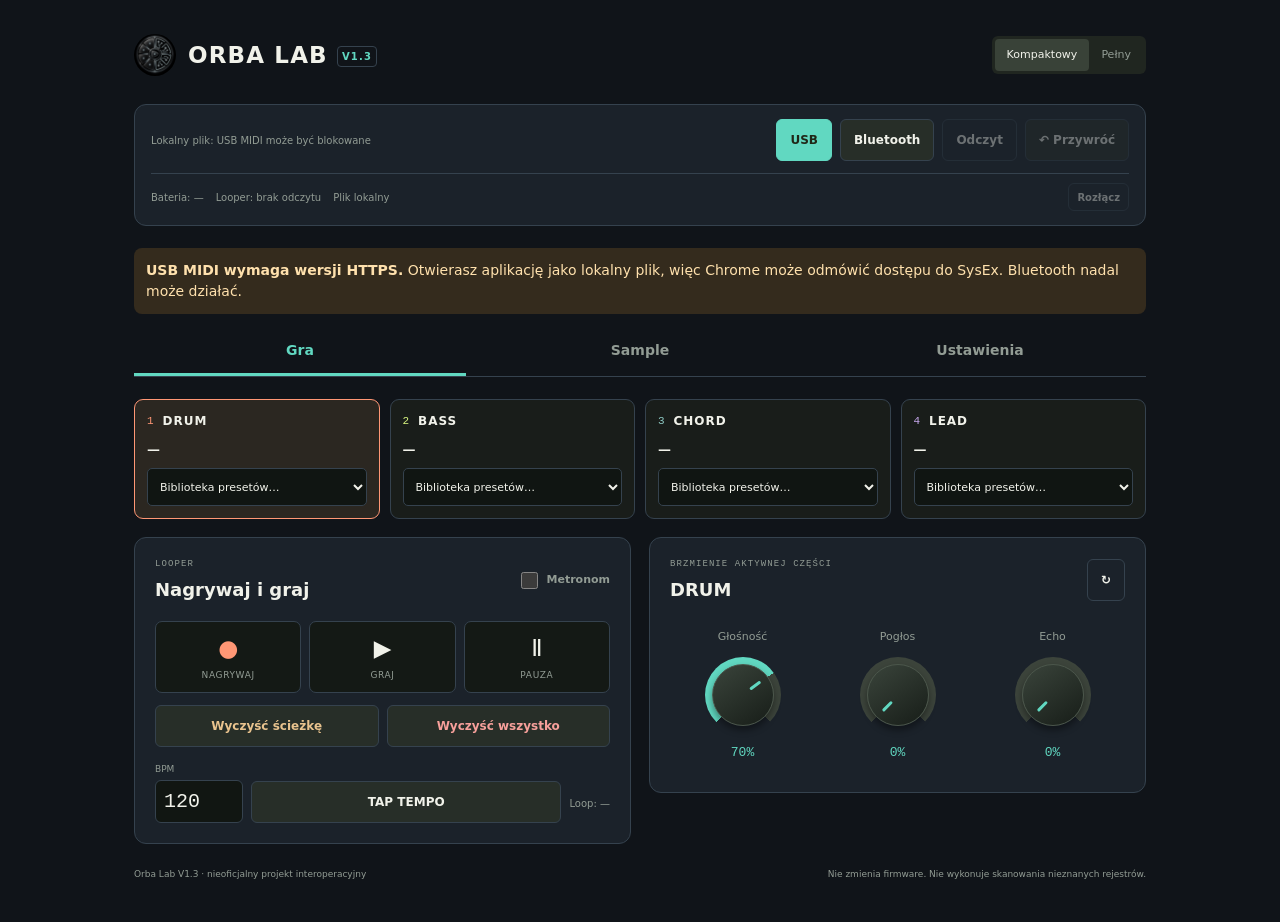
==== commit 554b9cfa: "Publish Orba Lab V1.3 with integrated Sample Studio Integrate tested sampler with tap-to-start, anch" ====
--- a/index.html
+++ b/index.html
@@ -4,18 +4,18 @@
   <meta charset="utf-8" />
   <meta name="viewport" content="width=device-width,initial-scale=1,viewport-fit=cover" />
   <meta name="theme-color" content="#101216" />
-  <title>Orba Lab V1.2</title>
+  <title>Orba Lab V1.3</title>
   <link rel="manifest" href="manifest.webmanifest" />
   <link rel="icon" href="icon.svg" type="image/svg+xml" />
-  <link rel="stylesheet" href="styles.css?v=1.2" />
+  <link rel="stylesheet" href="styles.css?v=1.3" />
 </head>
 <body class="simple">
   <div class="app-shell">
     <header class="topbar">
       <div class="brand-wrap">
-        <div class="orb-mark" aria-hidden="true"><span></span></div>
+        <img id="connectionLogo" src="logo-play.png" alt="Epistemic" width="42" height="42">
         <div>
-          <div class="brand">ORBA LAB <span class="version">V1.2</span></div>
+          <div class="brand">ORBA LAB <span class="version">V1.3</span></div>
           <div class="subtitle">unofficial control surface · Orba 2</div>
         </div>
       </div>
@@ -126,7 +126,7 @@
       </section>
       </div>
 
-      <div class="view-pane sample-view" data-view="sample">
+      <div class="view-pane sample-view" data-view="sample"><iframe id="sampleStudio" src="sampler.html?embedded=1" title="Sample Studio" allow="microphone"></iframe><div hidden>
       <section class="panel sample-panel">
         <div class="panel-title-row">
           <div><div class="eyebrow">SAMPLE WORKBENCH</div><h2>Nagraj lub dodaj własny dźwięk</h2></div>
@@ -169,7 +169,7 @@
       </section>
       </div>
 
-      <div class="view-pane settings-view" data-view="settings"><section class="advanced-zone">
+      </div><div class="view-pane settings-view" data-view="settings"><section class="advanced-zone">
         <article class="panel">
           <div class="panel-title-row"><div><div class="eyebrow">DEVICE</div><h2>Ustawienia Orby</h2></div><span class="tag">Pełny</span></div>
           <p class="muted small">Samo połączenie nie wysyła poleceń do Orby. Kliknij Odczyt, aby pobrać ustawienia. Zamknij inne aplikacje korzystające z Orby przed testem.</p><div class="settings-grid">
@@ -204,12 +204,13 @@
     </main>
 
     <footer>
-      <span>Orba Lab V1.2 · nieoficjalny projekt interoperacyjny</span>
+      <span>Orba Lab V1.3 · nieoficjalny projekt interoperacyjny</span>
       <span>Nie zmienia firmware. Nie wykonuje skanowania nieznanych rejestrów.</span>
     </footer>
   </div>
 
-  <div class="toast" id="toast"></div>
-  <script type="module" src="app.js?v=1.2"></script>
+  <div class="toast" id="toast"></div><div id="connectionNotice" role="status" aria-live="polite"></div>
+  <script type="module" src="app.js?v=1.3"></script>
 </body>
 </html>
+
--- a/styles.css
+++ b/styles.css
@@ -9,3 +9,6 @@
 .advanced-zone{display:grid;gap:18px;grid-template-columns:1fr 1fr}.settings-grid{display:grid;gap:16px}.field-row{display:grid;gap:5px;font-size:12px;color:var(--muted)}.switch-row{display:flex;align-items:center;justify-content:space-between;gap:12px}.switch-row input{width:19px;height:19px;accent-color:var(--accent)}.switch-row i{display:none}.baseline-box{display:grid;gap:8px;font-size:11px;color:var(--muted);padding-top:12px;border-top:1px solid var(--line)}.sound-help{display:grid;gap:8px;padding:12px;border:1px solid var(--line);border-radius:6px}.sound-help span,.sound-help small{font-size:11px;color:var(--muted)}.diagnostics-panel{grid-column:1/-1}#logBox{height:230px;overflow:auto;background:#0e140f;color:#b7c8b1;border-radius:6px;padding:12px;font:10px/1.7 ui-monospace,monospace;white-space:pre-wrap;overflow-wrap:anywhere}footer{display:flex;justify-content:space-between;color:var(--muted);font-size:9px;margin-top:24px}.toast{position:fixed;left:50%;bottom:max(20px,env(safe-area-inset-bottom));transform:translate(-50%,20px);max-width:90vw;background:var(--accent);color:#1a2517;padding:12px 18px;border-radius:8px;font-size:12px;opacity:0;pointer-events:none;transition:.2s;z-index:20}.toast.show{opacity:1;transform:translate(-50%,0)}body.simple .advanced-only{display:none!important}body.simple .settings-view .advanced-only{display:block!important}body.simple .part-mini{display:none}body.simple .faders{grid-template-columns:repeat(3,minmax(0,1fr))}body.simple .subtitle{display:none}
 @media(max-width:760px){.app-shell{padding:18px 16px 32px}.work-grid,.advanced-zone{grid-template-columns:1fr}.parts-grid{grid-template-columns:repeat(2,minmax(0,1fr))}.sample-library{grid-template-columns:1fr 1fr}.connection-strip{grid-template-columns:1fr}.connection-buttons{display:grid;grid-template-columns:1fr 1.4fr .9fr 1.2fr}.connection-buttons .btn{padding:8px 5px;font-size:11px}.device-badges{gap:10px}.mixer-panel{grid-row:1}.transport-panel{grid-row:2}.knob-shell{width:88px;height:88px}.faders{gap:8px}.panel-title-row{margin-bottom:16px}.diagnostics-panel{grid-column:auto}.topbar{gap:8px}.brand{font-size:20px}.orb-mark{width:30px;height:30px}.orb-mark:after{inset:7px}.mode-btn{padding:8px;font-size:10px}.transport-panel,.mixer-panel,.sample-panel,.advanced-zone>.panel{padding:16px}footer{display:block}footer span{display:block}.sample-meta{grid-template-columns:1fr 1fr}.sample-meta input{grid-column:1/-1}}
 @media(max-width:390px){.app-shell{padding:14px 10px 30px}.brand{font-size:17px}.orb-mark{display:none}.connection-strip{padding:12px}.knob-shell{width:72px;height:72px}.fader>span:first-child{font-size:10px}.tempo-row{grid-template-columns:78px 1fr}.loop-flag{grid-column:1/-1;padding:0}.sample-library{grid-template-columns:1fr}}
+
+
+:root{--bg:#101419;--panel:#1b222a;--accent:#61d8c1;--line:#35424e}#connectionLogo{display:block;border-radius:50%;filter:grayscale(.9) brightness(.55);transition:filter .6s;flex-shrink:0}#connectionLogo.connected{filter:grayscale(0) brightness(1)}.topbar{position:sticky;top:0;background:var(--bg);z-index:10;padding:6px 0}.subtitle{font-size:10px}#connectionNotice{position:fixed;top:64px;left:50%;transform:translateX(-50%);color:#36dded;background:#142028ee;border:1px solid #36dded55;border-radius:10px;padding:10px 20px;opacity:0;transition:opacity .7s;pointer-events:none;z-index:30}#connectionNotice.show{opacity:1}#statusDot,#connectionStatus{display:none}#sampleStudio{display:block;width:100%;height:calc(100dvh - 108px);border:0;border-radius:12px}body[data-view=sample] .connection-strip,body[data-view=sample] .context-warning,body[data-view=sample] footer{display:none}body[data-view=sample] .app-shell{padding:6px 10px 0}body[data-view=sample] .topbar{margin:0;height:48px}body[data-view=sample] .view-tabs{margin:0;height:48px}body[data-view=sample] .mode-toggle{display:none}body[data-view=sample] .brand{font-size:17px}body[data-view=sample] #connectionLogo{width:36px;height:36px}
